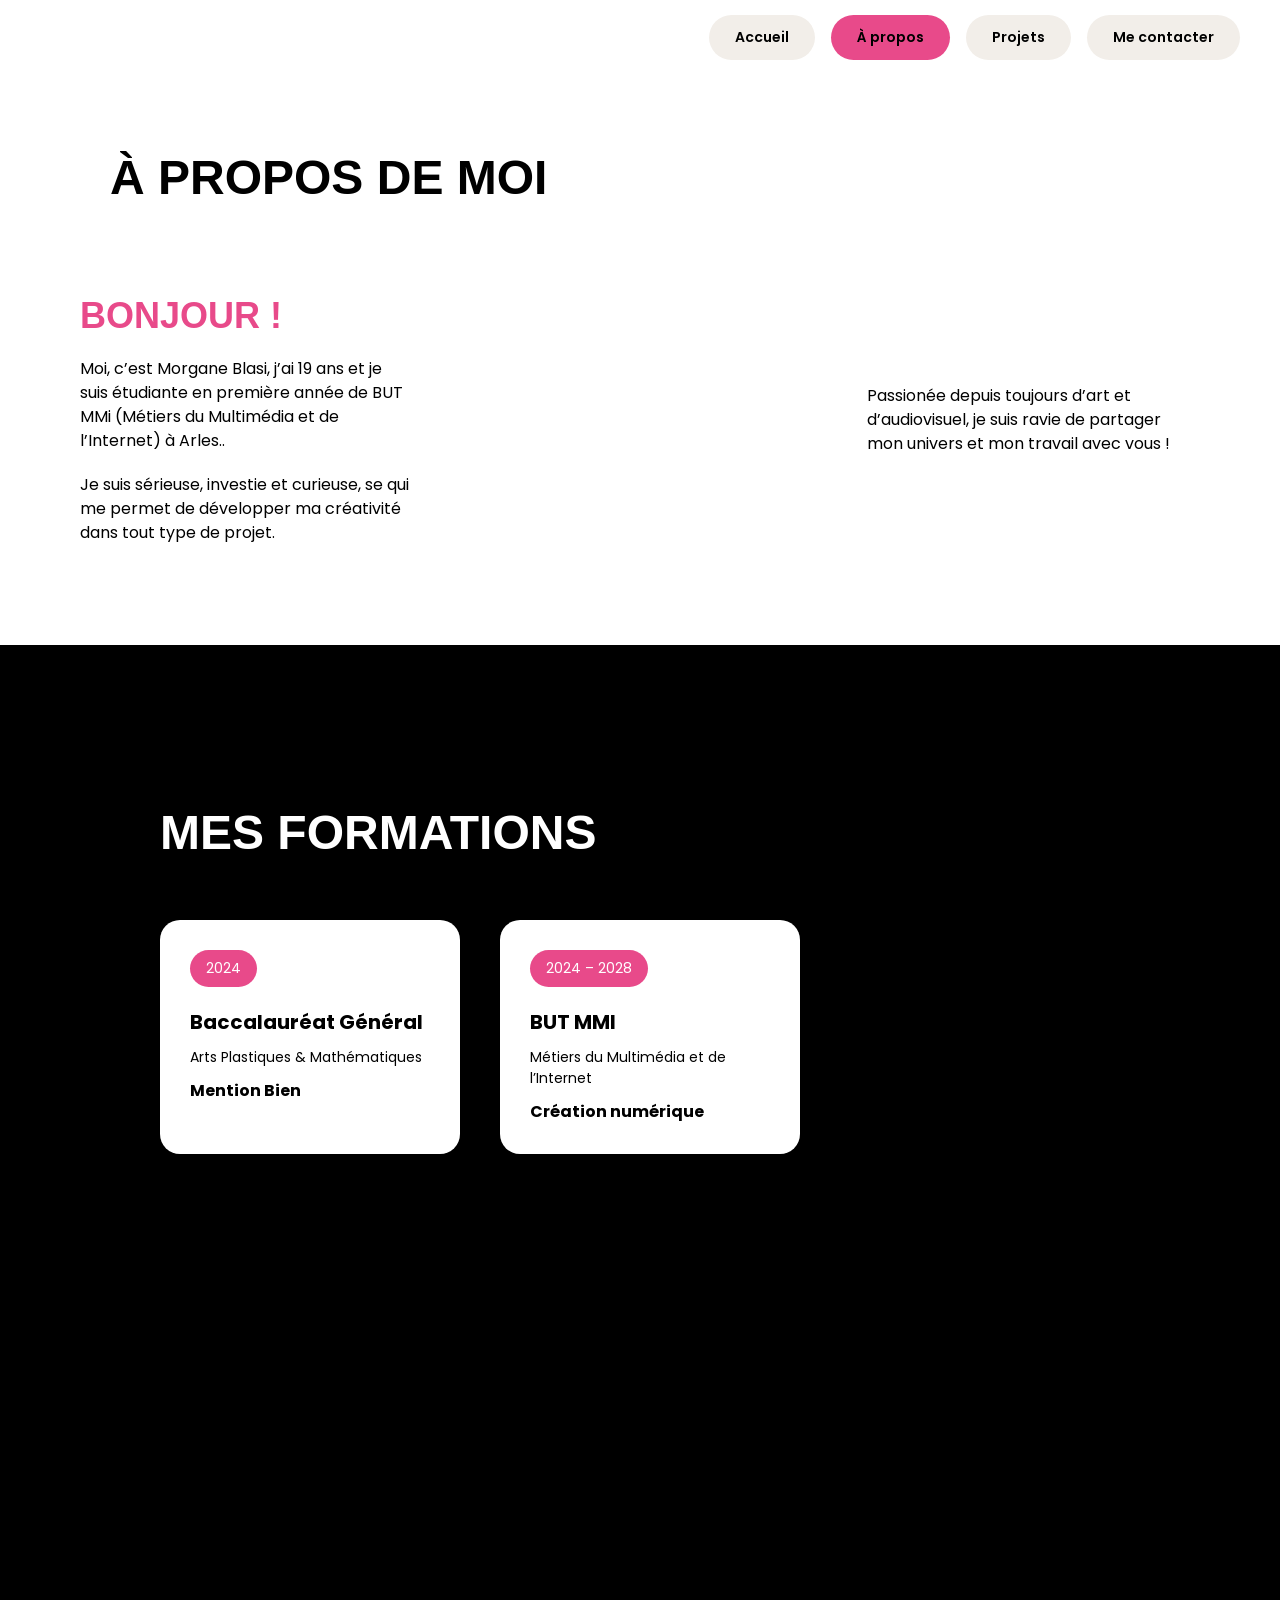
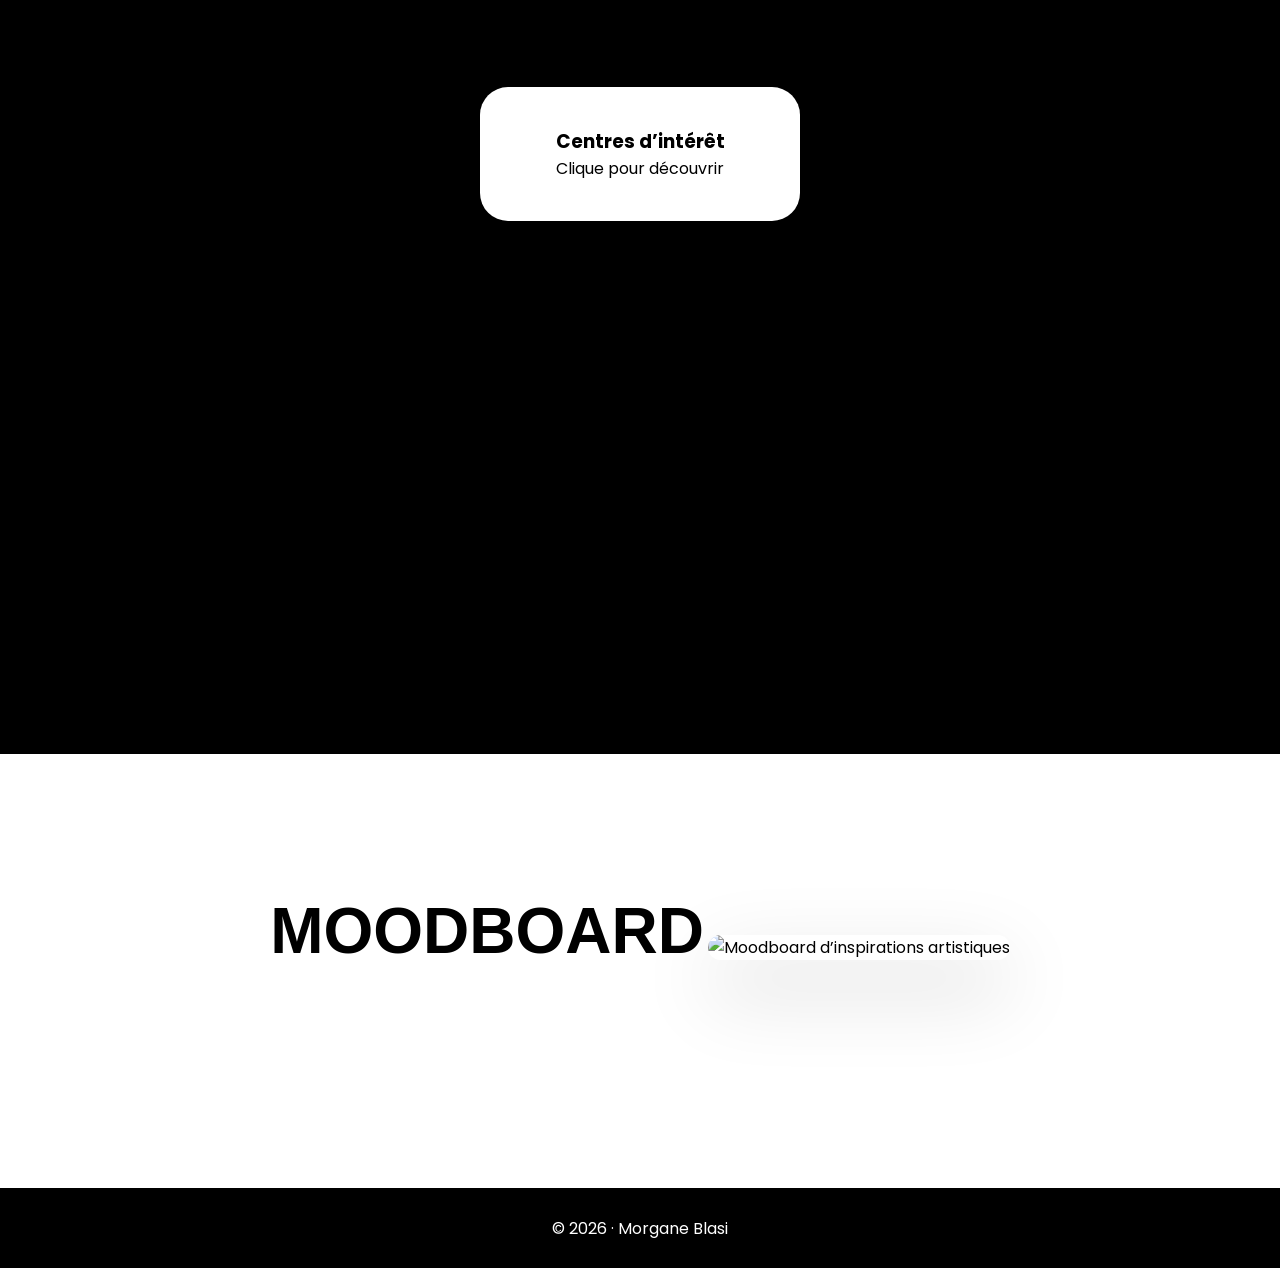
==== apropos.html @ a5156cee "Add files via upload" ====
<!DOCTYPE html>
<html lang="fr">

<head>
    <meta charset="UTF-8">
    <title>À propos – Morgane Blasi</title>
    <link rel="stylesheet" href="style.css">
    <link href="https://fonts.googleapis.com/css2?family=Poppins:wght@400;600&display=swap" rel="stylesheet">

</head>

<body>

    <nav class="menu">
        <a href="index.html" class="menu-link">Accueil</a>
        <a href="apropos.html" class="menu-link active">À propos</a>
        <a href="projet.html" class="menu-link">Projets</a>
        <a href="contact.html" class="menu-link">Me contacter</a>
    </nav>

    <!-- ================== CADRE BLANC ================== -->
    <div class="frame">

        <section class="apropos">
            <div class="apropos-title">
                <h1>À PROPOS DE MOI</h1>
            </div>

            <div class="apropos-content">
                <div class="apropos-text left">
                    <h2><span>BONJOUR !</span></h2>
                    <p>
                        Moi, c’est Morgane Blasi, j’ai 19 ans et je suis étudiante en première année de BUT MMi (Métiers
                        du Multimédia et de l’Internet) à Arles..
                    </p>
                    <p>
                        Je suis sérieuse, investie et curieuse, se qui me permet de développer ma créativité dans tout
                        type de projet. </p>
                </div>

                <div class="apropos-image">
                    <img src="img/portrait.jpg" alt="">
                </div>

                <div class="apropos-text right">
                    <p>
                        Passionée depuis toujours d’art et d’audiovisuel, je suis ravie de partager mon univers et mon
                        travail avec vous !
                    </p>
                </div>
            </div>
        </section>

    </div>
    </div>
</body>
<!-- ================== FIN CADRE BLANC ================== -->

<!-- ================== FOND NOIR ================== -->
<div class="dark-section">

    <section class="formations">
        <h2 class="formations-title">MES FORMATIONS</h2>

        <div class="formations-list">
            <div class="formation-card">
                <span class="formation-year">2024</span>
                <h3>Baccalauréat Général</h3>
                <p>Arts Plastiques & Mathématiques</p>
                <strong>Mention Bien</strong>
            </div>

            <div class="formation-card">
                <span class="formation-year">2024 – 2028</span>
                <h3>BUT MMI</h3>
                <p>Métiers du Multimédia et de l’Internet</p>
                <strong>Création numérique</strong>
            </div>
        </div>
    </section>

    <section class="orbit-section">

        <div class="orbit-container">

           
                
<div class="orbit-center" id="toggleOrbit">

  <div class="interest-bubble">
    <h3>Centres d’intérêt</h3>
    <p>Clique pour découvrir</p>
  </div>

</div>


            <!-- ÉLÉMENTS AUTOUR -->

            <div class="orbit-item item-1 hidden">
                <img src="img/photo.png" alt="">
                <p>Photographie</p>
            </div>

            <div class="orbit-item item-2 hidden">
                <img src="img/danse.png" alt="">
                <p>Danse</p>
            </div>
            <div class="orbit-item item-3 hidden">
                <img src="img/dessin.png" alt="">
                <p>Dessin</p>
            </div>


        </div>
</div>
</section>
</section>



<!-- ================== FIN FOND NOIR ================== -->


<script>
    const paper = document.getElementById("toggleOrbit");
    const items = document.querySelectorAll(".orbit-item");

    paper.addEventListener("click", () => {
        items.forEach(item => {
            item.classList.toggle("hidden");
        });
    });
</script>


<section class="moodboard-section">

  <h2 class="moodboard-title">MOODBOARD</h2>

  <img 
    src="img/moodboard.png" 
    alt="Moodboard d’inspirations artistiques"
    class="moodboard-image"
  >

</section>
<button id="backToTop" aria-label="Retour en haut">
  ↑
</button>
<script>
  const backToTop = document.getElementById("backToTop");

  // Afficher le bouton quand on scroll
  window.addEventListener("scroll", () => {
    if (window.scrollY > 400) {
      backToTop.style.display = "block";
    } else {
      backToTop.style.display = "none";
    }
  });

  // Remonter en haut au clic
  backToTop.addEventListener("click", () => {
    window.scrollTo({
      top: 0,
      behavior: "smooth"
    });
  });
</script>


</body>
<footer class="footer">
    © 2026 · Morgane Blasi
</footer>

</html>
---- style.css ----
/* RESET PROPRE */
* {
    margin: 0;
    padding: 0;
    box-sizing: border-box;
}

html,
body {
    height: 100%;
}

body {
    background: #ffffff;
    font-family: 'Poppins', sans-serif;
}




.menu {
    display: flex;
    justify-content: flex-end;
    /* ✅ À DROITE */
    align-items: center;
    gap: 16px;

    margin: 0;
    padding: 15px 40px 10px;
    /* léger, propre */
}



.menu-link {
    background: #f2eee9;
    color: #000000;
    padding: 12px 26px;
    border-radius: 999px;
    text-decoration: none;
    font-weight: 600;
    font-size: 14px;
    transition: all 0.2s ease;
}

.menu-link:hover {
    background: #e04882;
}


.menu-link.active {
    background: #e84a8a;
}

/* MENU — même police partout */
.menu,
.menu-link {
    font-family: 'Poppins', sans-serif;
}

.hero {
    position: relative;
    height: calc(100vh - 80px);
    display: flex;
    flex-direction: column;
    align-items: center;
    justify-content: flex-start;
    padding-top: 40px;
}

.hero-link {
    text-decoration: none;
    color: inherit;
    display: flex;
    flex-direction: column;
    align-items: center;
}



/* BADGE */
.badge-container {
    margin-top: -26px;
    position: relative;
    z-index: 2;
}

.badge {
    width: 65%;
    margin-left: 18%;
}

/* TITRES */
.title {
    margin-top: -10%;
    text-align: center;
}

.title h1 {
    font-size: 120px;
    line-height: 1;
}

.title h2 {
    font-size: 36px;
    margin-top: -12px;
}

/* PAGE A PROPOS */
.apropos {
    padding: 80px;

}

.apropos-title {
    display: inline-block;
    padding: 10px 30px;
    margin-bottom: 80px;
    margin-top: -10px;
}

.apropos-title h1 {
    font-family: 'Anton', sans-serif;
    font-size: 48px;
}

/* CONTENU */
.apropos-content {
    display: grid;
    grid-template-columns: 1fr 1fr 1fr;
    gap: 60px;
    align-items: center;
}

.apropos-text p {
    font-size: 16px;
    line-height: 1.5;
    margin-bottom: 20px;
}

/* BONJOUR */
.apropos-text h2 {
    font-size: 36px;
    margin-bottom: 20px;
}

.apropos-text h2 span {
    color: #e84a8a;
}

/* IMAGE */
.apropos-image img {
    width: 100%;
    max-width: 260px;
    display: block;
    margin: auto;
}

h1,
h2 {
    font-family: 'Anton', sans-serif;
}

.contact {
    padding: 20px 80px 0;
}

.contact-title {
    font-family: 'Anton', sans-serif;
    font-size: 60px;
    margin-bottom: 20px;
}

.contact-content {
    display: flex;
    justify-content: space-between;
    align-items: flex-end;
    gap: 80px;
}

/* PHOTO */
.contact-photo img {
    max-width: 320px;
    display: block;
}

/* CAMERA */
.camera-img {
    width: 520px;
    display: block;
}

/* MERCI */
.merci {
    margin-top: 10px;
    text-align: right;
    font-size: 32px;
    color: #e84a8a;
}



.footer {
    height: 80px;
    background: #000;
    color: white;
    display: flex;
    justify-content: center;
    align-items: center;
}


html,
body {
    margin: 0;
    padding: 0;
    height: 100%;
}






.contact {
    padding: 20px 80px 10px;
}



.contact h1,
.contact-title {
    margin-top: 0 !important;
    margin-bottom: 20px;
}

/* FORMATIONS */
.formations {
    padding: 80px;
    background: #000000;
}

.formations-title {
    font-family: 'Anton', sans-serif;
    font-size: 48px;
    margin-bottom: 60px;
    color: #ffffff;
}

/* LISTE */
.formations-list {
    display: flex;
    gap: 40px;
    flex-wrap: wrap;
}

/* CARTE */
.formation-card {
    background: #ffffff !important;
    color: #000000;
    padding: 30px;
    border-radius: 20px;
    width: 300px;
    font-family: 'Poppins', sans-serif;
}

.formation-year {
    background: #e84a8a;
    color: #ffffff;
    padding: 8px 16px;
    border-radius: 999px;
    display: inline-block;
    margin-bottom: 20px;
    font-size: 14px;
}

.formation-card h3 {
    font-size: 20px;
    margin-bottom: 10px;
}

.formation-card p {
    font-size: 14px;
    margin-bottom: 10px;
}

.interets {
    padding: 80px;
    background: #000000;
    color: #ffffff;
}

.interets-title {
    font-family: 'Anton', sans-serif;
    font-size: 48px;
    margin-bottom: 60px;
}

/* LISTE */
.interets-list {
    display: flex;
    gap: 40px;
    flex-wrap: wrap;
}

/* CARTE */
.interet-card {
    width: 300px;
    font-family: 'Poppins', sans-serif;
}

.interet-card img {
    width: 100%;
    height: 200px;
    object-fit: cover;
    border-radius: 20px;
    margin-bottom: 20px;
}

.interet-card h3 {
    font-size: 20px;
    margin-bottom: 10px;
}

.interet-card p {
    font-size: 14px;
    line-height: 1.4;
}

.dark-section {
    background: #000;

    padding: 80px;
}

.dark-section .formation-card {
    background: #111;
}


.dark-section {
    background: #000;
}

/* CACHE */
.hidden {
    display: none;
}

.orbit-item {
    color: #ffffff;

}

.orbit-item {
    opacity: 0;
    animation: fadeIn 0.6s ease forwards;
}

.item-1 {
    animation-delay: 0.2s;
}

.item-2 {
    animation-delay: 0.4s;
}

.item-3 {
    animation-delay: 0.6s;
}

.item-4 {
    animation-delay: 0.8s;
}

@keyframes fadeIn {
    to {
        opacity: 1;
    }
}

.orbit-item {
  position: absolute;
  background: #000000;
  color: #ffffff;
  padding: 12px 20px;
  border-radius: 20px;
  white-space: nowrap;
  box-shadow: 0 10px 30px rgba(0,0,0,0.3);
  z-index: 5;
}

/* POSITIONS AUTOUR DE LA BULLE */
.item-1 {
  top: -120px;
  left: 50%;
  transform: translateX(-50%);
}

.item-2 {
  right: -160px;
  top: 50%;
  transform: translateY(-50%);
}

.item-3 {
  bottom: -120px;
  left: 50%;
  transform: translateX(-50%);
}

.item-4 {
  left: -160px;
  top: 50%;
  transform: translateY(-50%);
}


/* IMAGE DANS LES ITEMS */
.orbit-item img {
    
    object-fit: cover;
    
   
}

/* TEXTE */
.orbit-item p {
    font-size: 14px;
}

.orbit-item p {
    font-size: 14px;
}




.orbit-item img {
    width: 100px;
    height: 110px;
    
object-fit: contain;   /* ✅ image entière */
  

  
    
   
    transform: rotate(-3deg);
}

.item-2 img {
    transform: rotate(4deg);
}

.item-3 img {
    transform: rotate(-6deg);
}




.item-2 img {
    transform: rotate(4deg);
}

.item-3 img {
    transform: rotate(-6deg);
}

.orbit-section {
    display: flex;
    justify-content: center;
    padding: 120px 0;
}


.orbit-section {
    display: flex;
    justify-content: center;
    align-items: center;
    padding: 120px 0;
    background: #000;
}



.orbit-container {
  position: relative;
  width: 800px;      /* ⬅️ PLUS GRAND */
  height: 800px;
  overflow: visible; /* 🔥 indispensable */
}







/* HAUT */
.item-1 {
    top: -12%;
    left: 40%;
    transform: translateX(-50%);
}

/* DROITE */
.item-2 {
    right: 85%;
    top: 50%;
    transform: translateY(-50%);
}

/* BAS */
.item-3 {
    bottom: 36%;
    left: 98%;
    transform: translateX(-50%);
    
}
/* ===== MOODBOARD ===== */
.moodboard-section {
  padding: 140px 6%;
  background: #fff;
  text-align: center;
}

.moodboard-title {
  font-family: 'Anton', sans-serif;
  font-size: 64px;
  margin-bottom: 80px;
  position: relative;
  display: inline-block;
}

/* accent rose */
.moodboard-title::after {
  content: "";
  position: absolute;
  left: 0;
  bottom: 10px;
  width: 100%;
  height: 14px;
  background: #e84a8a;
  z-index: -1;
}

/* IMAGE MOODBOARD */
.moodboard-image {
  width: 100%;
  max-width: 1200px;   /* ✅ empêche l’image d’être trop grande */
  height: auto;
  border-radius: 24px;
  box-shadow: 0 30px 80px rgba(0,0,0,0.2);
}

/* BOUTON RETOUR EN HAUT */
#backToTop {
  position: fixed;
  bottom: 30px;
  right: 30px;
  width: 48px;
  height: 48px;
  border-radius: 50%;
  border: none;
  background: #000;
  color: #fff;
  font-size: 18px;
  cursor: pointer;
  display: none; /* caché par défaut */
  z-index: 1000;

  box-shadow: 0 12px 30px rgba(0,0,0,0.3);
  transition: transform 0.3s ease, background 0.3s ease;
}

#backToTop:hover {
  background: #e84a8a; /* rose */
  transform: translateY(-4px);
}



.orbit-center img {
    width: 70%;
    position: absolute;
    top: 50%;
    left: 50%;
    transform: translate(-50%, -50%) rotate(-2deg);

    box-shadow:
        0 20px 40px rgba(0, 0, 0, 0.5);

    border-radius: 6px;
}



.orbit-item {
    z-index: 5;
}

.orbit-center img {
    mask-image: radial-gradient(circle at center,
            black 60%,
            transparent 100%);
}


.orbit-item {
    opacity: 0;
    transition: opacity 0.4s ease, transform 0.4s ease;
}

.orbit-item:not(.hidden) {
    opacity: 1;
}

.orbit-item img {
  width: 300px;      /* ⬅️ AVANT c’était ~80–90px */
  height: auto;
  object-fit: contain;
}

.orbit-item {
  padding: 16px;        /* ⬅️ plus large */
  font-size: 16px;       /* texte plus lisible */
}
.projects {
  padding: 120px 8%;
}

/* PROJET = une ligne */
.project {
  display: flex;
  align-items: center;
  gap: 80px;
  margin-bottom: 160px;
}

/* GAUCHE / DROITE */
.project.left {
  flex-direction: row;
}

.project.right {
  flex-direction: row-reverse;
}

/* TEXTE */
.project-text {
  flex: 1;
}

.project-text h2 {
  font-family: 'Anton', sans-serif;
  font-size: 64px;
  margin-bottom: 20px;
}

.project-text h3 {
  color: #e84a8a;
  margin-bottom: 20px;
}

.project-text p {
  max-width: 480px;
  line-height: 1.6;
}

/* IMAGES */
.project-media {
  flex: 1;
  display: flex;
  gap: 30px;
}

.vertical-media .project-media {
  flex-direction: column;
}

.project-media img {
  width: 260px;
  object-fit: contain;
}
.project {
  opacity: 0;
  transform: translateY(60px);
  transition: all 0.8s ease;
}

.project.visible {
  opacity: 1;
  transform: translateY(0);
}
/* PAGE PROJET DETAIL */
.project-detail {
  padding: 120px 8%;
}

/* TITRES */
.project-header {
  margin-bottom: 80px;
}

.project-category {
  font-family: 'Anton', sans-serif;
  font-size: 72px;
  margin-bottom: 20px;
}

.project-title {
  color: #e84a8a;
  font-size: 28px;
}

/* CONTENU */
.project-content {
  display: grid;
  grid-template-columns: 1fr 1fr;
  gap: 80px;
  align-items: start;
}

/* TEXTE */
.project-text p {
  max-width: 480px;
  line-height: 1.7;
  margin-bottom: 24px;
}

/* IMAGES */
.project-images {
  display: flex;
  gap: 30px;
  align-items: flex-start;
}

.project-images img {
  width: 260px;
  object-fit: contain;
}

.project-images img:nth-child(2) {
  margin-top: 80px;
}
.project-link {
  text-decoration: none;
  color: inherit;
}


.project-media a img {
  transition: transform 0.3s ease;
}


.project-media a:hover img.aperobox {
  transform: scale(1.5);
}

/* IMAGES DES PROJETS (liste) */
.project-media a {
  display: block;
}


.project-media img:first-child {
  width: 320px;
}

.project-media img:last-child {
  width: 240px;
  align-self: flex-end; /* léger décalage stylé */
}
.project-media img[src*="coussins.png"] {  width: 520px;   /* ⬅️ ajuste ici */  height: auto;
margin-right: 10%

}

.project-media iframe {
  width: 100%;
  max-width: 520px;
  aspect-ratio: 16 / 9;
  border: none;
}

/* DESIGN GRAPHIQUE */
.design-graphique {
  margin: 180px 0;
}

.project-title {
  font-family: 'Anton', sans-serif;
  font-size: 72px;
  margin-bottom: 80px;
}



.design-graphique .project-title {
  font-family: 'Anton', sans-serif;
  font-size: 72px;
  margin-bottom: 80px;
}
/* ===== PROJET INDESIGN (CENTRAL) ===== */

.design-item.central {
  position: relative;
  height: 800px; /* espace suffisant */
}

/* Les pages sortent du flux */
.design-item.central img {
  position: absolute;
  width: 230px;
  box-shadow: 0 25px 60px rgba(0,0,0,0.2);
}

/* Grille 3 colonnes comme la référence */
.design-grid {
  display: grid;
  grid-template-columns: 1fr 1.3fr 1fr;
  gap: 120px;
  align-items: start;
}
/* La grille doit autoriser le dépassement */
.design-grid {
  position: relative;
  overflow: visible;
}

/* La colonne centrale aussi */
.design-item.central {
  position: relative;
  overflow: visible;
  z-index: 1;
}

/* Items classiques */
.design-item img {
  width: 240px;
  height: auto;
  object-fit: contain;
  display: block;
}

.design-item p {
  margin-top: 20px;
  max-width: 300px;
  line-height: 1.6;
}




/* PROJET CENTRAL PLUS IMPORTANT */
.design-item.central img {
  transform: scale(1.05);
}

/* TEXTE */
.design-item p {
  font-size: 15px;
  line-height: 1.5;
}

/* BADGES LOGICIELS */
.tool {
  position: absolute;
  bottom: 120px;
  left: -16px;
  padding: 6px 10px;
  font-weight: bold;
  border-radius: 8px;
  color: white;
  font-size: 14px;
}
.design-item.central,
.design-item.central relative {
  height: 820px;   /* ⬅️ AVANT tout était trop serré */
}
.design-item.central img { object-fit: contain;
  box-shadow: 0 30px 60px rgba(0,0,0,0.18);
  position:absolute;
}
/* PAGE 1 – COUVERTURE (image principale) */
.design-item.central img:nth-child(1) {
  width: 260px;
  top: 0;
  left: 120px;
  z-index: 3;
}

/* PAGE 2 – SOMMAIRE (derrière, à gauche) */
.design-item.central img:nth-child(2) {
  width: 230px;
  top: 200px;
  left: 0;
  z-index: 2;
}

/* PAGE 3 – PAGE INTERIEURE (plus petite, en bas) */
.design-item.central img:nth-child(3) {
  width: 200px;
  top: 430px;
  left: 160px;
  z-index: 1;
}
.design-item.central p {
  position: relative;
  margin-top: 680px;
  max-width: 320px;
  line-height: 1.6;
}

.design-item.central .tool {
  top: 560px;
  left: -28px;
}


/* Page 1 – en haut, centrée *//*.central img:nth-child(1) {
  top: 0;
  left: 80px;
  z-index: 3;
}

/* Page 2 – milieu, vers la gauche */
.design-item.central img:nth-child(2) {
  top: 220px;
  left: 0;
  z-index: 2;
}

/* Page 3 – bas, vers la droite */
.design-item.central img:nth-child(3) {
  top: 440px;
  left: 140px;
  z-index: 1;
}
.design-item.central p {
  position: relative;
  margin-top: 680px;
}

.design-item.central .tool {
  top: 560px;
  left: -24px;
}
.design-item.central img {
  position: absolute;
  transition: 
    transform 0.3s ease,
    box-shadow 0.3s ease;
  cursor: pointer;
}

.design-item.central {
  position: relative;
  overflow: visible; /* ✅ indispensable */
}.design-item.central:hover img {
  opacity: 0.75;
}

.design-item.central img:hover {
  opacity: 1;
}
.design-item.central img:hover {
  transform: scale(1.08);
  z-index: 999;              /* ✅ très élevé */
  box-shadow: 0 40px 90px rgba(0,0,0,0.3);
}

/* IMPORTANT : forcer un nouveau contexte */
.design-item.central img {
  isolation: isolate;
}


.project-media img.aperobox {
 
transform: scale(1.5) translateX(-20px);


}



.project-media {
  overflow: visible;
}
/* SECTION CONTACT */
.contact-section {
  min-height: 100vh;
  display: flex;
  justify-content: center;
  align-items: center;
  background: #f7f7f7; /* léger fond clair */
}

/* CARTE */
.contact-card {
  background: #ffffff;
  padding: 60px 80px;
  border-radius: 24px;
  box-shadow: 0 20px 60px rgba(0,0,0,0.15);
  max-width: 600px;
  width: 100%;
  text-align: center;
}

/* TITRES */
.contact-card h1 {
  font-family: 'Anton', sans-serif;
  font-size: 48px;
  margin-bottom: 20px;
}

.contact-intro {
  font-size: 16px;
  margin-bottom: 40px;
  color: #555;
}

/* INFOS */
.contact-infos {
  display: flex;
  flex-direction: column;
  gap: 24px;
}

/* ITEM CONTACT */
.contact-item {
  display: flex;
  align-items: center;
  gap: 20px;
  text-decoration: none;
  color: #000;
  font-weight: 500;
  font-size: 18px;
  padding: 14px 20px;
  border-radius: 12px;
  transition: background 0.3s ease, transform 0.3s ease;
}

.contact-item img {
  width: 28px;
  height: 28px;
  object-fit: contain;
}

/* HOVER */
.contact-item:hover {
  background: #f2f2f2;
  transform: translateY(-2px);
}
.research-btn {
  display: inline-block;
  margin-top: 24px;
  padding: 12px 26px;
  border-radius: 999px;
  background: #000;
  color: #fff;
  text-decoration: none;
  font-weight: 600;
  font-size: 14px;
  transition: all 0.3s ease;
}

.research-btn:hover {
  background: #e84a8a; /* rose */
  transform: translateY(-2px);
}
/* ===== PAGE RECHERCHE ===== */

.research-page {
  padding: 120px 8%;
  background: #fff;
}

/* HEADER */
.research-header {
  max-width: 700px;
  margin-bottom: 100px;
}

.research-header h1 {
  font-family: 'Anton', sans-serif;
  font-size: 72px;
  color: #000;
  margin-bottom: 16px;
}

.research-header h2 {
  font-size: 28px;
  color: #e84a8a;
  margin-bottom: 24px;
}

.research-header p {
  font-size: 16px;
  line-height: 1.7;
  color: #333;
}

/* GALERIE */
.research-gallery {
  display: grid;
  grid-template-columns: repeat(auto-fill, minmax(260px, 1fr));
  gap: 40px;
}

.research-gallery img {
  width: 100%;
  height: auto;
  border-radius: 10px;
  box-shadow: 0 20px 60px rgba(0,0,0,0.15);
  transition: transform 0.3s ease;
/* BULLE CENTRALE */
.interest-bubble {
  width: 300px;
  padding: 36px 32px;
  background: #000000;
  border-radius: 28px;
  box-shadow: 0 25px 60px rgba(0, 0, 0, 0.18);
  text-align: center;
  cursor: pointer;
  transition: transform 0.3s ease, box-shadow 0.3s ease;
}

/* TITRE */
.interest-bubble h3 {
  font-family: 'Anton', sans-serif;
  font-size: 28px;
  color: #ffffff;
  margin-bottom: 10px;
}

/* TEXTE */
.interest-bubble p {
  font-size: 14px;
  color: #e84a8a; /* rose */
}

/* HOVER */
.interest-bubble:hover {
  transform: scale(1.04);
  box-shadow: 0 35px 80px rgba(0, 0, 0, 0.25);
}

}

.research-gallery img:hover {
  transform: scale(1.05);
}
/* CENTRE ORBITE */
.orbit-center {
  position: absolute;
  top: 50%;
  left: 50%;
  transform: translate(-50%, -50%);
  z-index: 10;              /* ✅ AU-DESSUS des items */
}

/* BULLE */
.interest-bubble {
  background: #ffffff;      /* ✅ visible sur fond noir */
  color: #000;
  width: 320px;
  padding: 40px 32px;
  border-radius: 28px;
  box-shadow: 0 25px 60px rgba(0,0,0,0.4);
  text-align: center;
  cursor: pointer;
}
.moodboard img {
  width: 100%;
  height: auto;
  object-fit: cover;
  border-radius: 12px;
  box-shadow: 0 20px 40px rgba(0,0,0,0.15);
  transition: transform 0.3s ease;
}

.moodboard img:hover {
  transform: scale(1.05);
}
/* décalages subtils */
.moodboard img:nth-child(2),
.moodboard img:nth-child(6) {
  transform: translateY(40px);
}

.moodboard img:nth-child(4),
.moodboard img:nth-child(9) {
  transform: translateY(-30px);
}
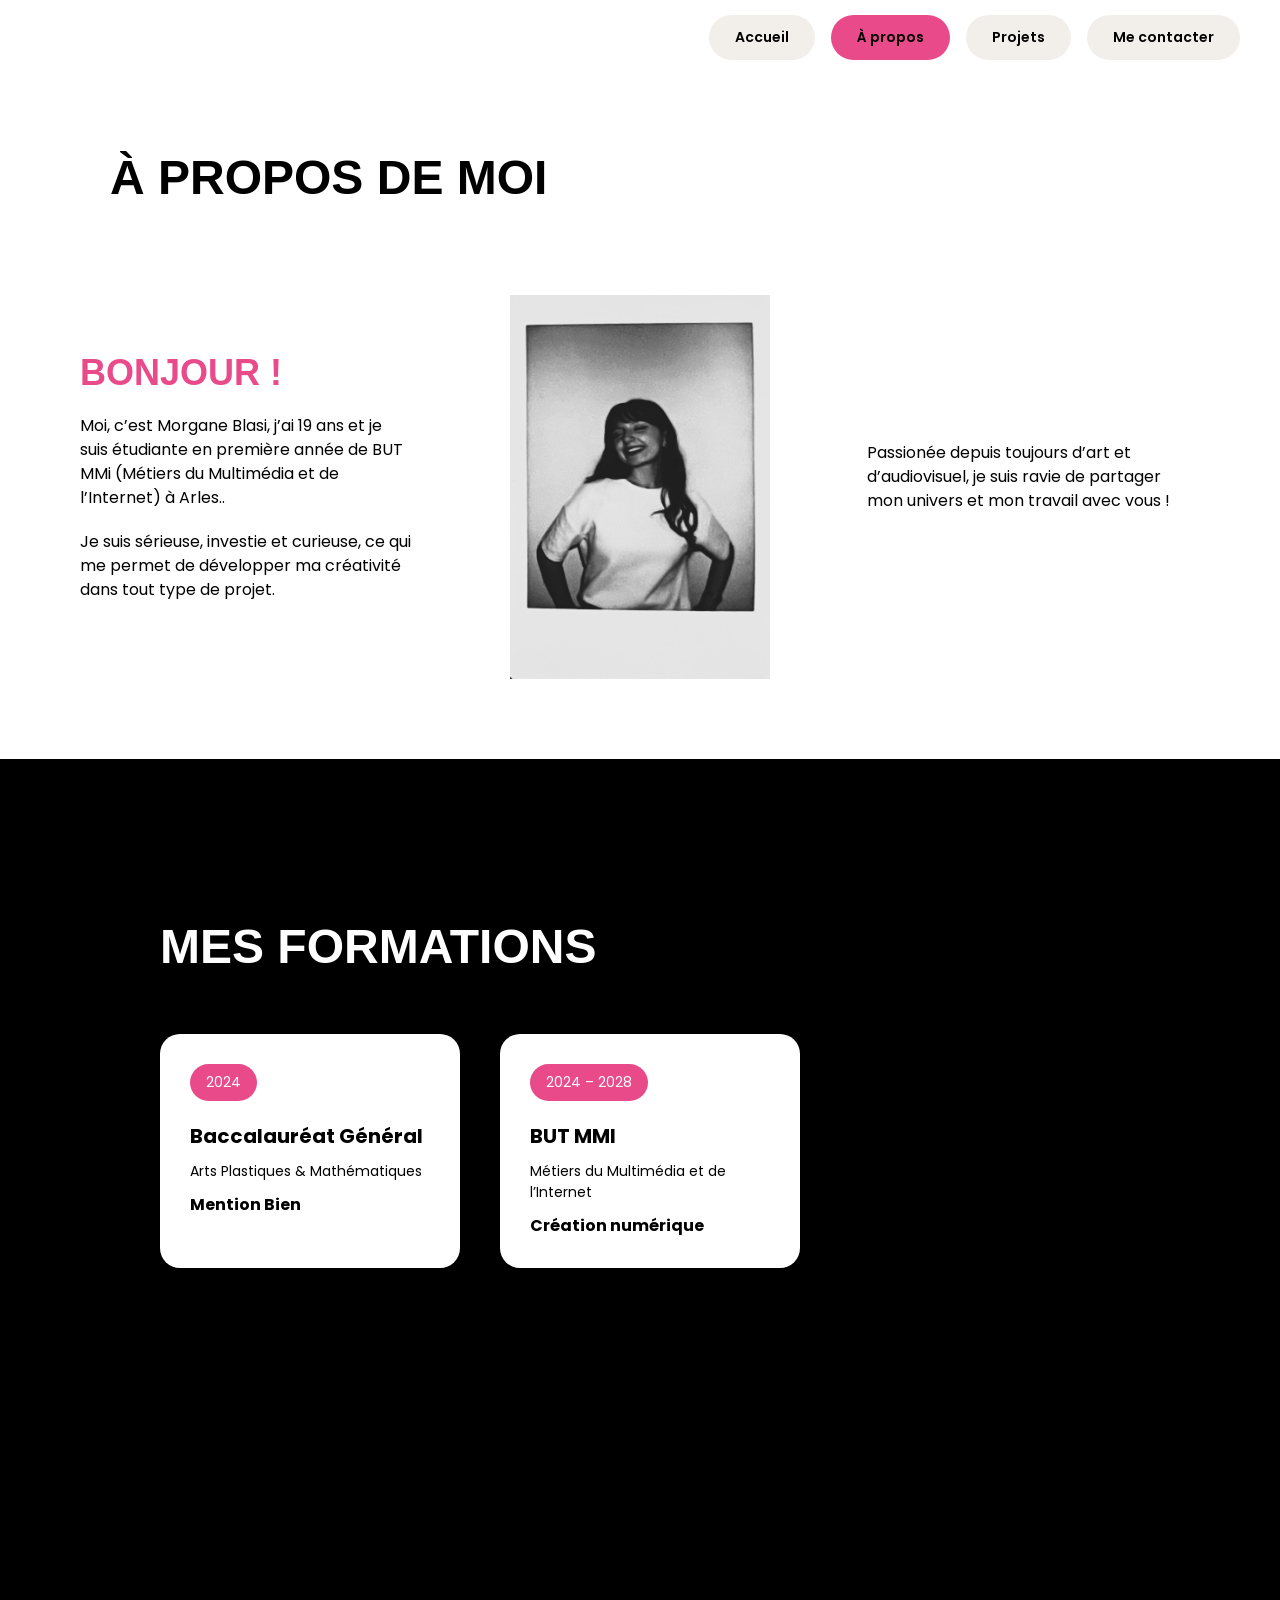
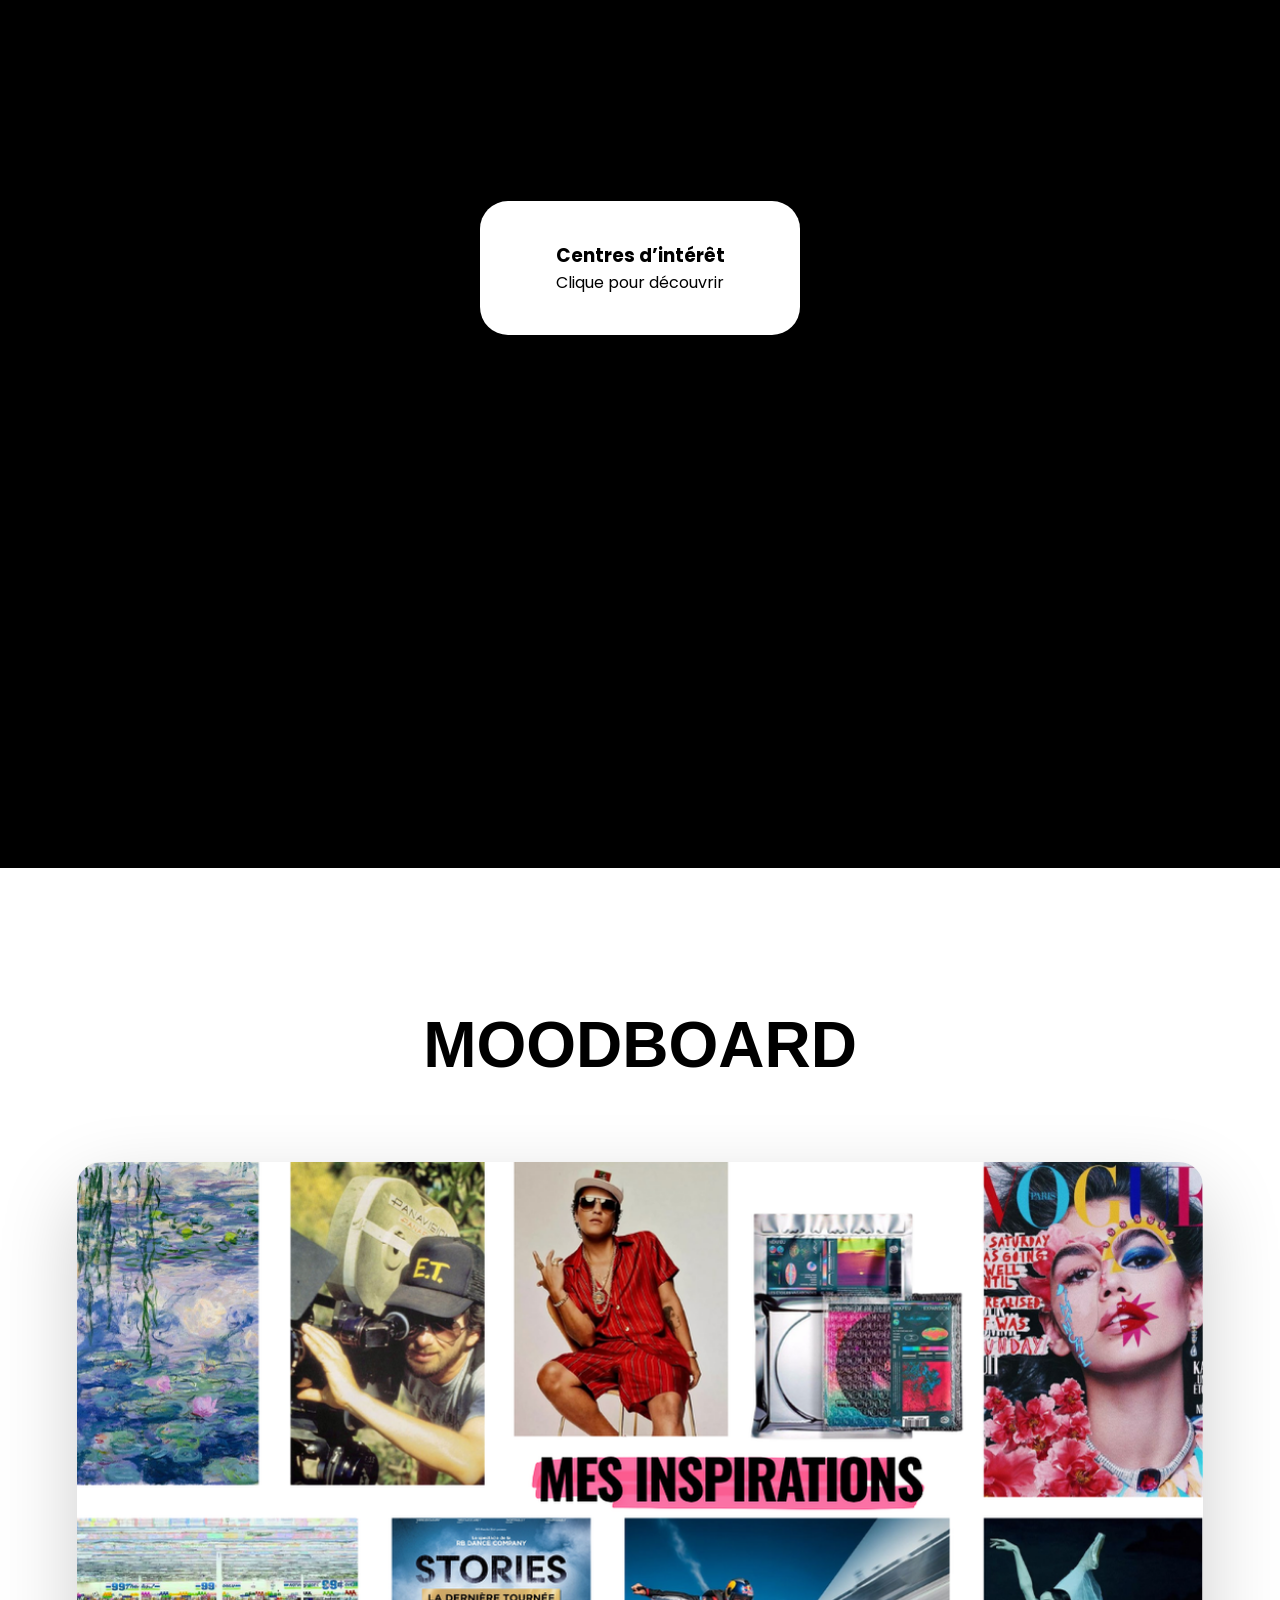
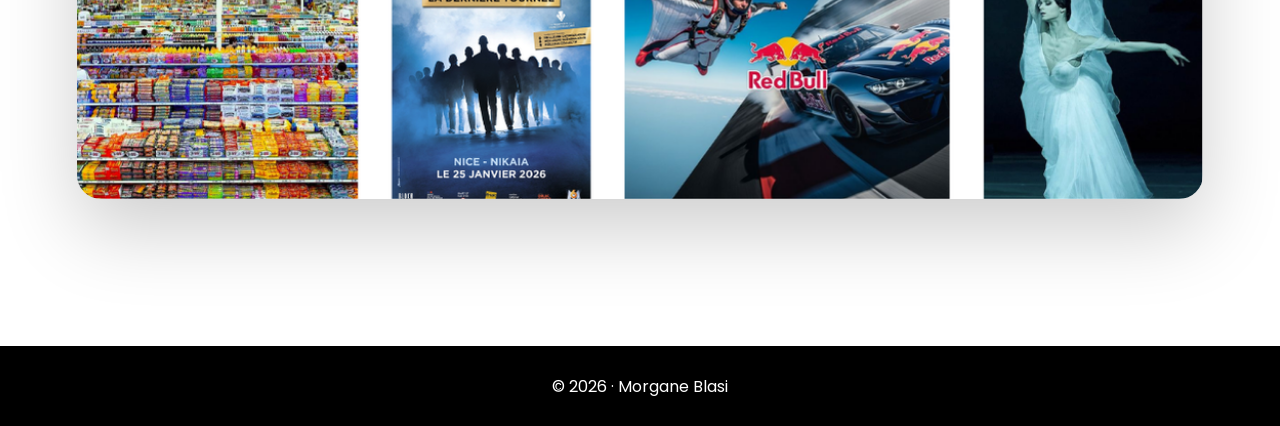
==== commit e70cb84d: "Update apropos.html" ====
--- a/apropos.html
+++ b/apropos.html
@@ -34,7 +34,7 @@
                         du Multimédia et de l’Internet) à Arles..
                     </p>
                     <p>
-                        Je suis sérieuse, investie et curieuse, se qui me permet de développer ma créativité dans tout
+                        Je suis sérieuse, investie et curieuse, ce qui me permet de développer ma créativité dans tout
                         type de projet. </p>
                 </div>
 
@@ -175,4 +175,4 @@
     © 2026 · Morgane Blasi
 </footer>
 
-</html>+</html>
